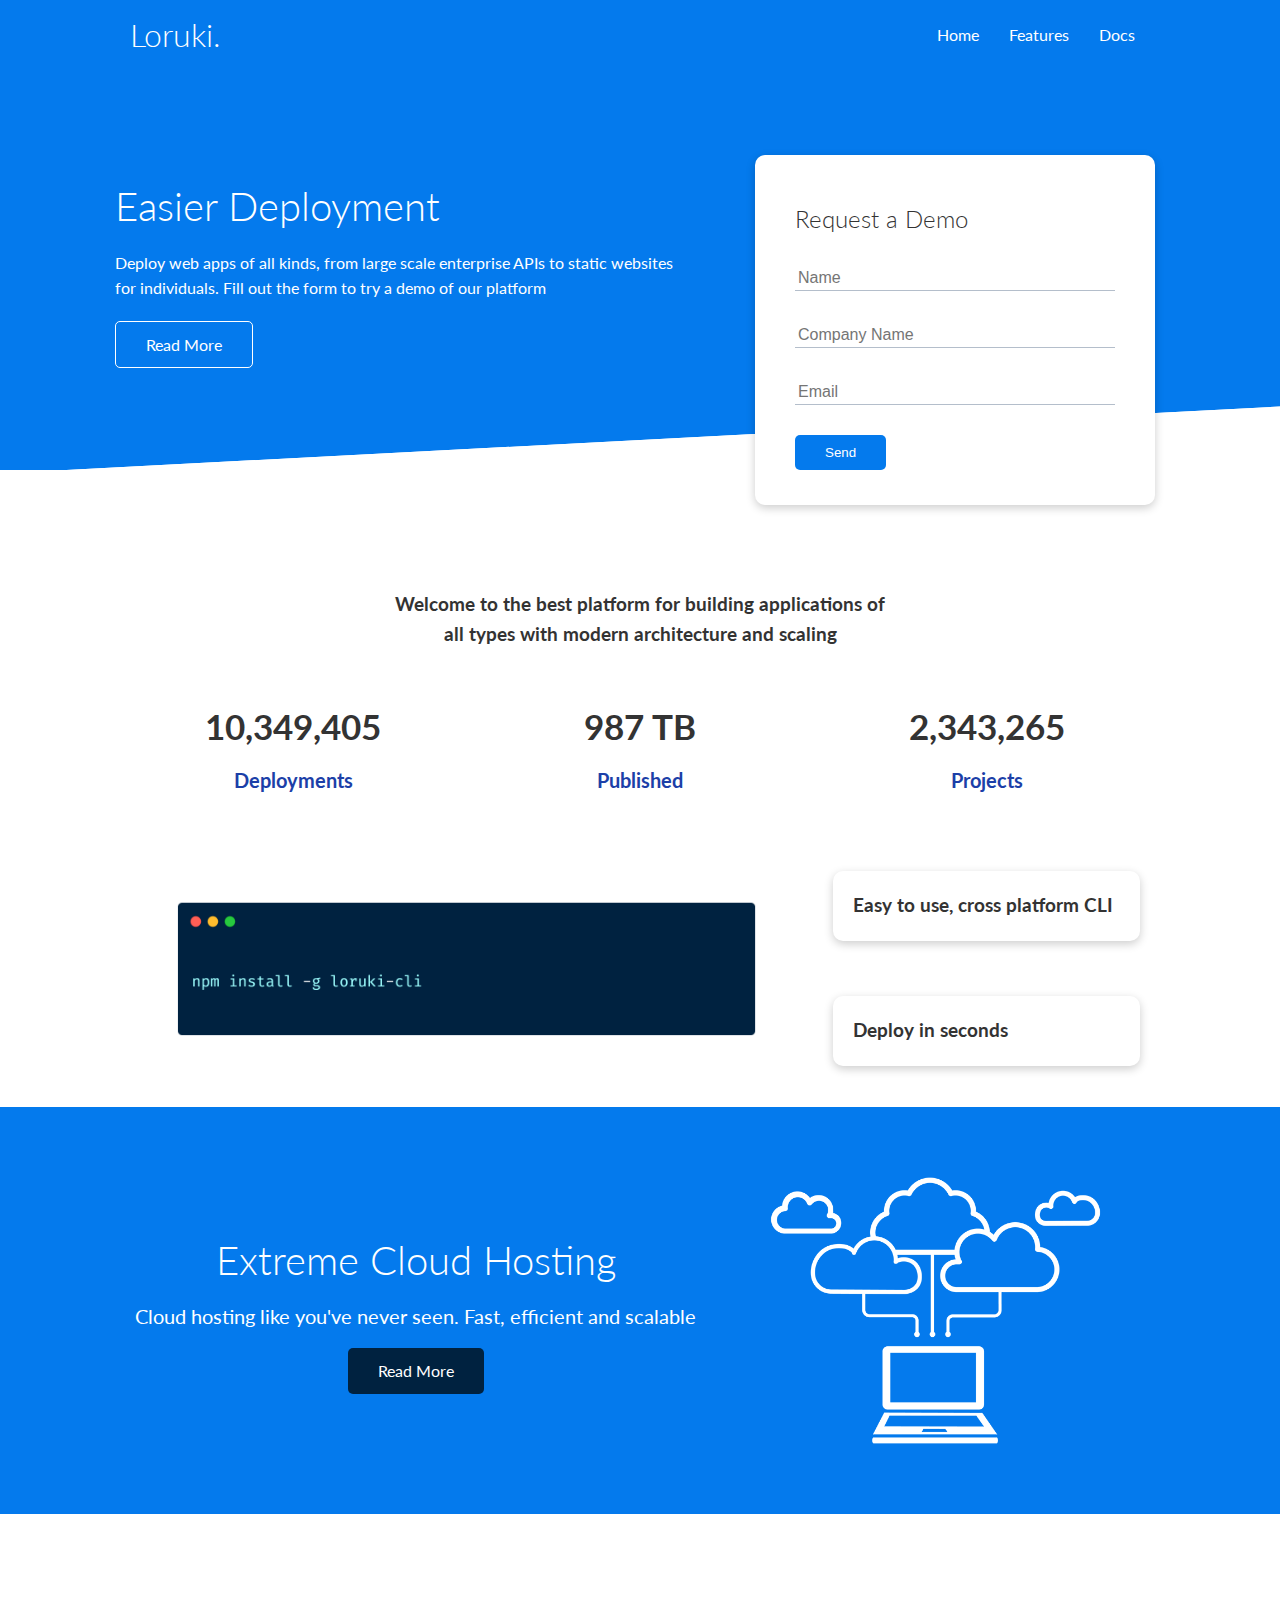
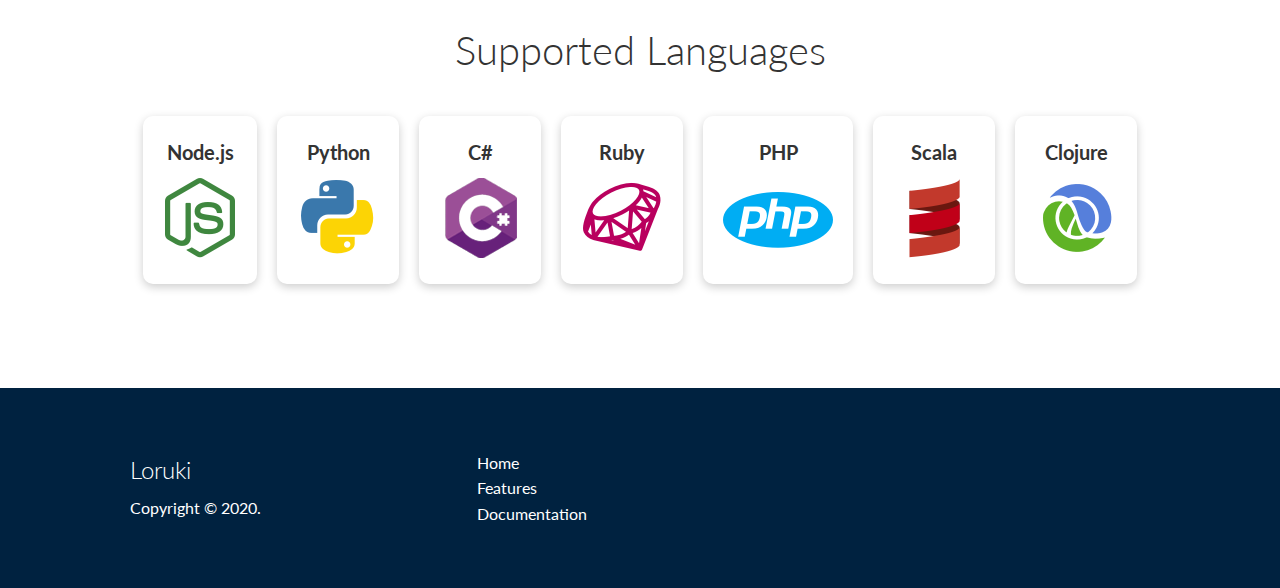
==== index.html @ d219d75a "primer commit" ====
<!DOCTYPE html>
<html lang="en">
<head>
    <meta charset="UTF-8">
    <meta name="viewport" content="width=device-width, initial-scale=1.0">
    <link rel="stylesheet" href="https://cdnjs.cloudflare.com/ajax/libs/font-awesome/5.15.1/css/all.min.css"
        integrity="sha512-+4zCK9k+qNFUR5X+cKL9EIR+ZOhtIloNl9GIKS57V1MyNsYpYcUrUeQc9vNfzsWfV28IaLL3i96P9sdNyeRssA=="
        crossorigin="anonymous" />
    <link rel="stylesheet" href="css/utilities.css">
    <link rel="stylesheet" href="css/style.css">
    <title>Loruki | Cloud Hosting for Everyone</title>
</head>

<body>
    <!-- Navbar -->
    <header>
        <div class="navbar">
            <div class="container flex">
                <h1 class="logo">
                    <a href="index.html">Loruki.</a>
                </h1>
                <nav>
                    <ul>
                        <li><a href="index.html">Home</a></li>
                        <li><a href="features.html">Features</a></li>
                        <li><a href="docs.html">Docs</a></li>
                    </ul>
                </nav>
            </div>
        </div>
    </header>


    <!-- Showcase -->
    <main class="showcase">
        <div class="container grid">
            <div class="showcase-text">
                <h2 class="md">Easier Deployment</h2>
                <p>Deploy web apps of all kinds, from large scale enterprise APIs to static websites for individuals.
                    Fill out the form to try a demo of our platform</p>
                <a href="#" class="btn btn-outline">Read More</a>
            </div>

            <div class="showcase-form card">
                <h2>Request a Demo</h2>
                <form>
                    <div class="form-control">
                        <input type="text" name="name" placeholder="Name" required>
                    </div>
                    <div class="form-control">
                        <input type="text" name="company" placeholder="Company Name" required>
                    </div>
                    <div class="form-control">
                        <input type="email" name="email" placeholder="Email" required>
                    </div>
                    <input type="submit" value="Send" class="btn btn-primary">
                </form>
            </div>
        </div>
    </main>

    <!-- Stats -->
    <section class="stats">
        <div class="container">
            <h3 class="stats-heading text-center my-1">
                Welcome to the best platform for building applications of all types with modern architecture and scaling
            </h3>

            <div class="grid grid-3 text-center my-4">
                <div>
                    <i class="fas fa-server fa-3x"></i>
                    <h3>10,349,405</h3>
                    <p class="text-secondary">Deployments</p>
                </div>
                <div>
                    <i class="fas fa-upload fa-3x"></i>
                    <h3>987 TB</h3>
                    <p class="text-secondary">Published</p>
                </div>
                <div>
                    <i class="fas fa-project-diagram fa-3x"></i>
                    <h3>2,343,265</h3>
                    <p class="text-secondary">Projects</p>
                </div>
            </div>
        </div>
    </section>

    <!-- CLI -->
    <section class="cli">
        <div class="container grid">
            <img src="images/cli.png" alt="cli">
            <div class="card">
                <h3>Easy to use, cross platform CLI</h3>
            </div>
            <div class="card">
                <h3>Deploy in seconds</h3>
            </div>
        </div>
    </section>

    <!-- Cloud -->
    <section class="cloud bg-primary my-2 py-3">
        <div class="container grid">
            <div class="text-center py-4">
                <h2 class="md">Extreme Cloud Hosting</h2>
                <p class="lead my-1">Cloud hosting like you've never seen. Fast, efficient and scalable</p>
                <a href="features.html" class="btn btn-dark">Read More</a>
            </div>
            <img src="images/cloud.png" alt="cloud hosting" class="py-2">
        </div>
    </section>

    <!-- Languages -->
    <section class="languages py-5">
        <h2 class="md text-center my-2">
            Supported Languages
        </h2>
        <div class="container flex">
            <div class="card">
                <h4>Node.js</h4>
                <img src="images/logos/node.png" alt="nodeJS">
            </div>
            <div class="card">
                <h4>Python</h4>
                <img src="images/logos/python.png" alt="">
            </div>
            <div class="card">
                <h4>C#</h4>
                <img src="images/logos/csharp.png" alt="">
            </div>
            <div class="card">
                <h4>Ruby</h4>
                <img src="images/logos/ruby.png" alt="">
            </div>
            <div class="card">
                <h4>PHP</h4>
                <img src="images/logos/php.png" alt="">
            </div>
            <div class="card">
                <h4>Scala</h4>
                <img src="images/logos/scala.png" alt="">
            </div>
            <div class="card">
                <h4>Clojure</h4>
                <img src="images/logos/clojure.png" alt="">
            </div>
        </div>
    </section>

    <!-- Footer -->
    <footer class="footer bg-dark">
        <div class="container grid grid-3">
            <div>
                <h2>Loruki</h2>
                <p>Copyright &copy; 2020.</p>
            </div>
            <nav>
                <ul>
                    <li><a href="index.html">Home</a></li>
                    <li><a href="features.html">Features</a></li>
                    <li><a href="docs.html">Documentation</a></li>
                </ul>
            </nav>
            <div class="social">
                <a href="#"><i class="fab fa-github fa-2x"></i></a>
                <a href="#"><i class="fab fa-facebook fa-2x"></i></a>
                <a href="#"><i class="fab fa-instagram fa-2x"></i></a>
                <a href="#"><i class="fab fa-twitter fa-2x"></i></a>
            </div>
        </div>
    </footer>
</body>
</html>
---- css/utilities.css ----
/**
 * Utilities
 */

 .container {
    max-width: 1100px;
    margin: 0 auto;
    overflow: auto;
    padding: 0 40px;
}

.card {
   background-color: var(--white);
   color: var(--main-grey);
   border-radius: 10px;
   box-shadow: 0 3px 10px rgba(0, 0, 0, 0.2);
   padding: 20px;
   margin: 10px;
}

 .btn {
    display: inline-block;
    padding: 10px 30px;
    cursor: pointer;
    background: var(--main-blue);
    color: var(--white);
    border: none;
    border-radius: 5px;
 }

 .btn:hover {
    transform: scale(0.98);
 }

 .btn-outline {
    background-color: transparent;
    border: 1px var(--white) solid;
 }


/**
 * Backgrounds & Colored Buttons 
 */

.bg-primary,
.btn-primary {
    background-color: var(--main-blue);
    color: var(--white);
}

.bg-secondary,
.btn-secondary {
    background-color: var(--blue);
    color: var(--white);
}

.bg-dark,
.btn-dark {
    background-color: var(--dark-blue);
    color: var(--white);
}

.bg-light,
.btn-light {
    background-color: var(--light-color);
    color: var(--main-grey);
}

.bg-primary a,
.btn-primary a,
.bg-secondary a,
.btn-secondary a,
.bg-dark a,
.btn-dark a {
    color: var(--white);
}

/* Text Colors */

.text-primary {
    color: var(--main-blue);
}

.text-secondary {
    color: var(--blue);
}

.text-dark {
    color: var(--dark-blue);
}

.text-light {
    color: var(--light-color);
}

.bg-primary a,
.btn-primary a,
.bg-secondary a,
.btn-secondary a,
.bg-dark a,
.btn-dark a {
    color: var(--white);
}




/**
 * Text Sizes
 */

.lead {
    font-size: 20px;
} 

.sm {
    font-size: 1rem;
}

.md {
    font-size: 2.5rem;
}

.lg {
    font-size: 3rem;
}

.xl {
    font-size: 4rem;
}

.text-center {
    text-align: center;
}


/**
 * Alerts
 */

.alert {
    background-color: var(--light-color);
    padding: 10px 20px;
    font-weight: bold;
    margin: 15px 0;
}

.alert i {
    margin-right: 10px;
}

.alert-success {
    background-color: var(--success-color);
    color: var(--white);
}

.alert-error {
    background-color: var(--error-color);
    color: var(--white);
}


/**
 * Containers
 */

 .flex {
    display: flex;
    justify-content: center;
    align-items: center;
    height: 100%;
}

.grid {
    display: grid;
    grid-template-columns: repeat(2, 1fr);
    gap: 20px;
    justify-content: center;
    align-items: center;
    height: 100%;
}

.grid-3 {
    grid-template-columns: repeat(3, 1fr);
}


/**
 * Margins
 */

.my-1 {
    margin: 1rem 0;
}
.my-2 {
    margin: 1.5rem 0;
}
.my-3 {
    margin: 2rem 0;
}
.my-4 {
    margin: 3rem 0;
}
.my-5 {
    margin: 4rem 0;
}

.m-1 {
    margin: 1rem;
}
.m-2 {
    margin: 1.5rem;
}
.m-3 {
    margin: 2rem;
}
.m-4 {
    margin: 3rem;
}
.m-5 {
    margin: 4rem;
}

/**
 * Paddings
 */

.py-1 {
    padding: 1rem 0;
}
.py-2 {
    padding: 1.5rem 0;
}
.py-3 {
    padding: 2rem 0;
}
.py-4 {
    padding: 3rem 0;
}
.py-5 {
    padding: 4rem 0;
}

.p-1 {
    padding: 1rem;
}
.p-2 {
    padding: 1.5rem;
}
.p-3 {
    padding: 2rem;
}
.p-4 {
    padding: 3rem;
}
.p-5 {
    padding: 4rem;
}
---- css/style.css ----
@import url('https://fonts.googleapis.com/css2?family=Lato:wght@300&display=swap');

:root {
    --main-grey: #333;
    --main-blue: #047aed;
    --blue: #1c3fa8;
    --dark-blue: #002240;
    --light-color: #f4f4f4;
    --white: #fff;
    --success-color: #5cb85c;
    --error-color: #d9534f;
}

* {
    box-sizing: border-box;
    padding: 0;
    margin: 0;
}


body {
    font-family: 'Lato', sans-serif;
    color: var(--main-grey);
    line-height: 1.6;
}

ul {
    list-style-type: none;
}

a {
    text-decoration: none;
    color: var(--main-grey);
}

h1, 
h2 {
    font-weight: 300;
    line-height: 1.2;
    margin: 10px 0;
}

p {
    margin: 10px 0;
}

img {
    max-width: 100%;
}

code,
pre {
    background: var(--main-grey);
    color: var(--white);
    padding: 10px;
}

/**
 * Navbar
 */

.navbar {
    background-color: var(--main-blue);
    color: var(--white);
    height: 70px;
}

.navbar .flex {
    justify-content: space-between;
}

.navbar ul {
    display: flex;
}

.navbar h1 a {
    color: var(--white);
}

.navbar ul li a {
    color: var(--white);
    padding: 10px;
    margin: 0 5px;
}

.navbar ul li a:hover {
    border-bottom: 2px var(--white) solid;
}


/**
 * Showcase
 */

.showcase {
    height: 400px;
    background-color: var(--main-blue);
    color: var(--white);
    position: relative;
}

.showcase::before,
.showcase::after {
    content: '';
    position: absolute;
    height: 100px;
    bottom: -70px;
    right: 0;
    left: 0;
    background: var(--white);
    transform: skewY(-3deg);
    -webkit-transform: skewY(-3deg);
    -moz-transform: skewY(-3deg);
    -ms-transform: skewY(-3deg);
}

.showcase p {
    margin: 20px 0;
}

.showcase .grid {
    grid-template-columns: 55% 45%;
    gap: 30px;
    overflow: visible;
}

.showcase-form {
    position: relative;
    top: 60px;
    height: 350px;
    width: 400px;
    padding: 40px;
    z-index: 100;
    justify-self: end;
}

.showcase-form .form-control {
    margin: 30px 0;
}

.showcase-form .form-control input {
    border: 0;
    border-bottom: 1px solid #b4becb;
    width: 100%;
    padding: 3px;
    font-size: 16px;
}

.showcase-form .form-control input:focus {
    outline: none;
}


/**
 * Stats
 */

.stats {
    padding-top: 120px;
}

.stats-heading {
    max-width: 500px;
    margin: auto;
}

.stats .grid h3 {
    font-size: 35px;
}

.stats .grid p {
    font-size: 20px;
    font-weight: bold;
}


/**
 * CLI
 */

.cli .grid {
    grid-template-columns: repeat(3, 1fr);
    grid-template-rows: repeat(2, 1fr);
}

.cli .grid > *:first-child {
    grid-column: 1 / span 2;
    grid-row: 1 / span 2;
}

/**
 * Cloud
 */

.cloud {
    height: auto;
}

.cloud .grid {
    grid-template-columns: 4fr 3fr;
}


/**
 * Languages
 */

.languages .flex {
    flex-wrap: wrap;
}

.languages .card {
    text-align: center;
    margin: 18px 10px 40px;
    transition: transform 0.2s ease-in;
}

.languages .card:hover {
    transform: translateY(-15px);
}

.languages .card h4 {
    font-size: 20px;
    margin-bottom: 10px;
}


/**
 * Footer
 */

 .footer {
    height: 200px;
 }

 .footer .social a {
    margin: 0 10px;
 }


/**
 * Animations
 */

@keyframes slideInFromLeft {
    0% {
        transform: translateX(-100%);
    }

    100% {
        transform: translateX(0);
    }
}

@keyframes slideInFromRight {
    0% {
        transform: translateX(100%);
    }

    100% {
        transform: translateX(0);
    }
}

@keyframes slideInFromTop {
    0% {
        transform: translateY(-100%);
    }

    100% {
        transform: translateY(0);
    }
}

@keyframes slideInFromBottom {
    0% {
        transform: translateY(100%);
    }

    100% {
        transform: translateX(0);
    }
}


/**
 * Features
 */

.features-head img,
.docs-head img {
    width: 200px;
    justify-self: end;
}

.features-sub-head img {
    width: 300px;
    justify-self: start;
}

.features-main {
    padding-bottom: 40px;
}

.features-main .card > i {
    margin-right: 20px;
}

.features-main .grid {
    padding: 30px;
}

.features-main .grid div:nth-child(1) {
    grid-column: 1 / span 3;
}

.features-main .grid div:nth-child(2) {
    grid-column: 1 / span 2;
}

/**
 * Docs
 */

.docs-main h3 {
    margin: 20px 0;
}

.docs-main .grid {
    grid-template-columns: 1fr 2fr;
    align-items: flex-start;
}

.docs-main nav li {
    font-size: 17px;
    padding-bottom: 5px;
    margin-bottom: 5px;
    border-bottom: 1px solid #ccc;
}

.docs-main a:hover {
    font-weight: bold;
}


/**
 * Tablets and under
 */

@media (max-width: 980px) {
    /* Home */
    .grid,
    .showcase .grid,
    .stats .grid,
    .cli .grid,
    .cloud .grid,
    .docs-main .grid {
        grid-template-columns: 1fr;
        grid-template-rows: 1fr;
    }

    .showcase {
        height: auto;
    }

    .showcase-text {
        text-align: center;
        margin-top: 40px;
    }

    .showcase-form {
        justify-self: center;
        margin: auto;
    }

    .cli {
        padding-bottom: 40px;
    }

    .cli .grid > *:first-child {
        grid-column: 1;
        grid-row: 1;
    }

    .cli .grid .card {
        width: 85%;
        justify-self: center;
    }

    .cloud img {
        max-width: 80%;
        justify-self: center;
    }

    .footer {
        height: auto;
        padding: 20px 0;
        text-align: center;
    }

    .footer .social {
        padding-top: 10px;
    }

    /* Features & Docs */
    .features-head img,
    .features-sub-head img,
    .docs-head img {
        justify-self: center;
    }

    .features-main .grid {
        grid-template-columns: repeat(2, 1fr);
    }

    .features-main .grid div:nth-child(1),
    .features-main .grid div:nth-child(2) {
        grid-column: 1 / span 2;
    }
}


/**
 * Mobiles
 */

@media (max-width: 500px) {
    /* Home */
    .navbar {
        height: 110px;
      }
    
      .navbar .flex {
        flex-direction: column;
      }
    
      .navbar ul {
        padding: 10px;
        background-color: rgba(0, 0, 0, 0.1);
      }

    /* Features */
    .features-main .grid div:nth-child(1),
    .features-main .grid div:nth-child(2) {
        grid-column: 1;
    }

    .features-main .grid {
        grid-template-columns: 1fr;
    }
}
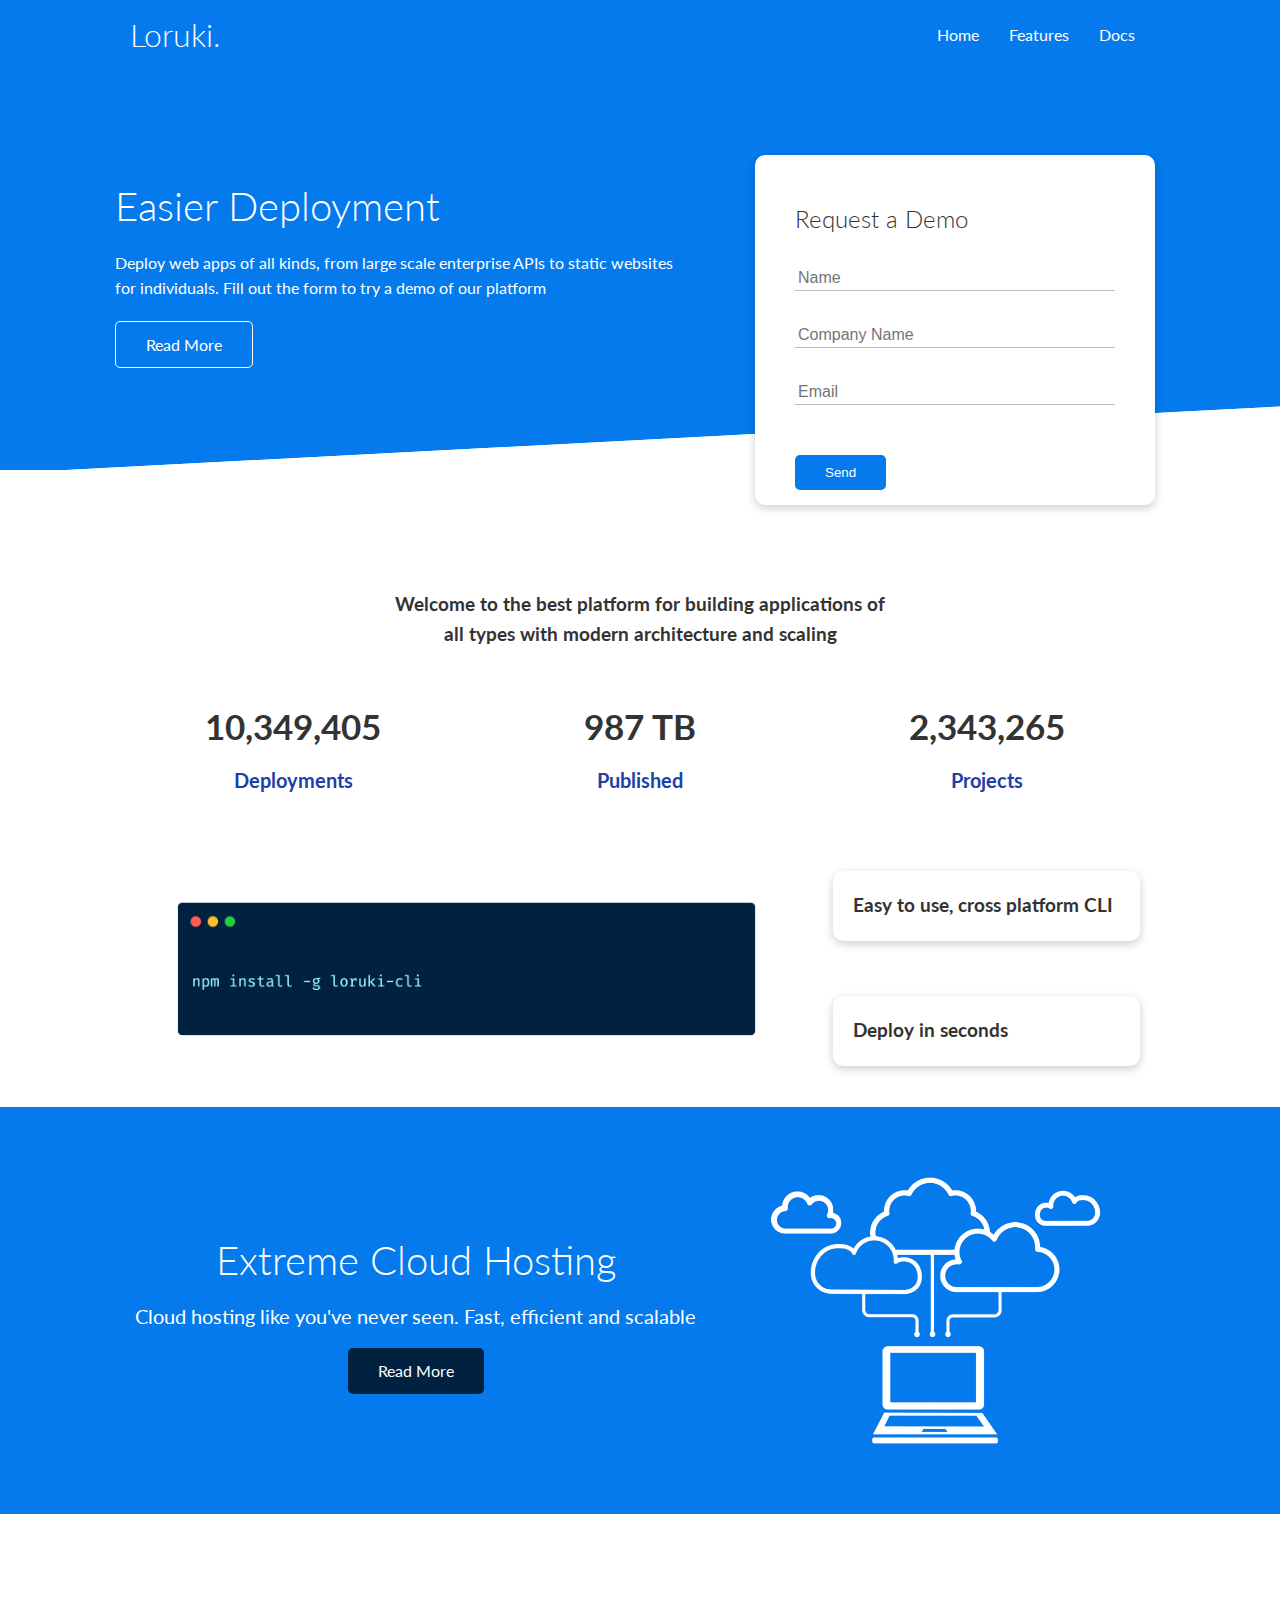
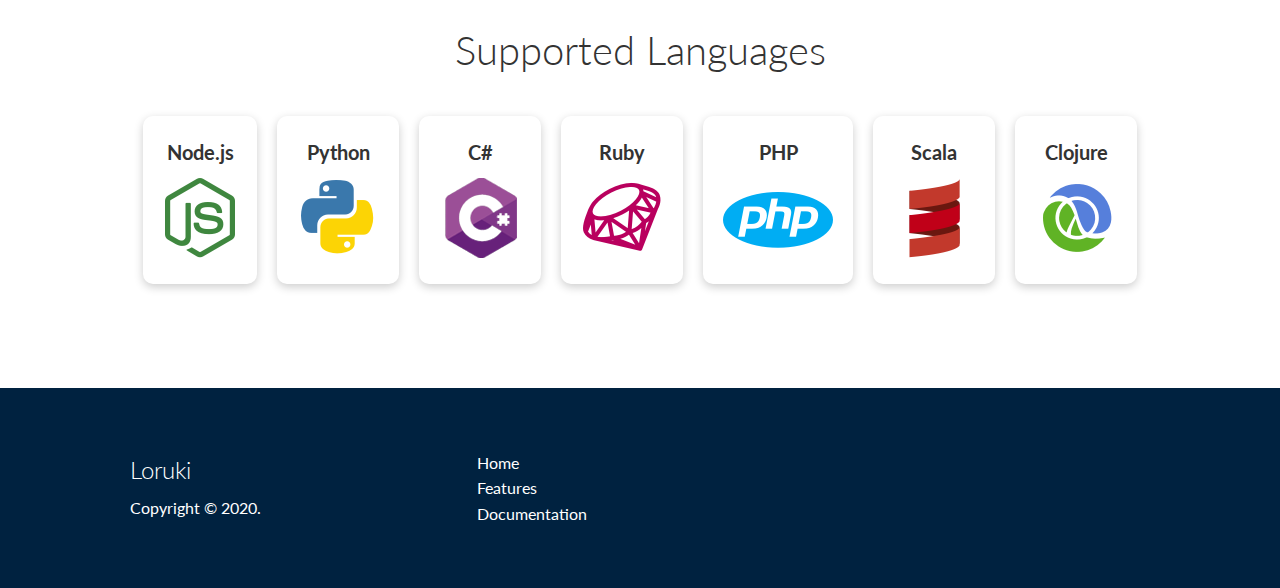
==== commit 90dc5c8e: "se agrego form y spam filter netlify" ====
--- a/index.html
+++ b/index.html
@@ -43,7 +43,7 @@
 
             <div class="showcase-form card">
                 <h2>Request a Demo</h2>
-                <form>
+                <form name="contact" method="POST" netlify-honeypot="bot-field" data-netlify="true">
                     <div class="form-control">
                         <input type="text" name="name" placeholder="Name" required>
                     </div>
@@ -53,7 +53,11 @@
                     <div class="form-control">
                         <input type="email" name="email" placeholder="Email" required>
                     </div>
+                    <p class="hidden">
+                        <label>Don’t fill this out if you're human: <input name="bot-field" /></label>
+                      </p>
                     <input type="submit" value="Send" class="btn btn-primary">
+                    <input type="hidden" name="form-name" value="contact">
                 </form>
             </div>
         </div>
--- a/css/style.css
+++ b/css/style.css
@@ -53,6 +53,11 @@
     background: var(--main-grey);
     color: var(--white);
     padding: 10px;
+}
+
+.hidden {
+    visibility: hidden;
+    height: 0;
 }
 
 /**
